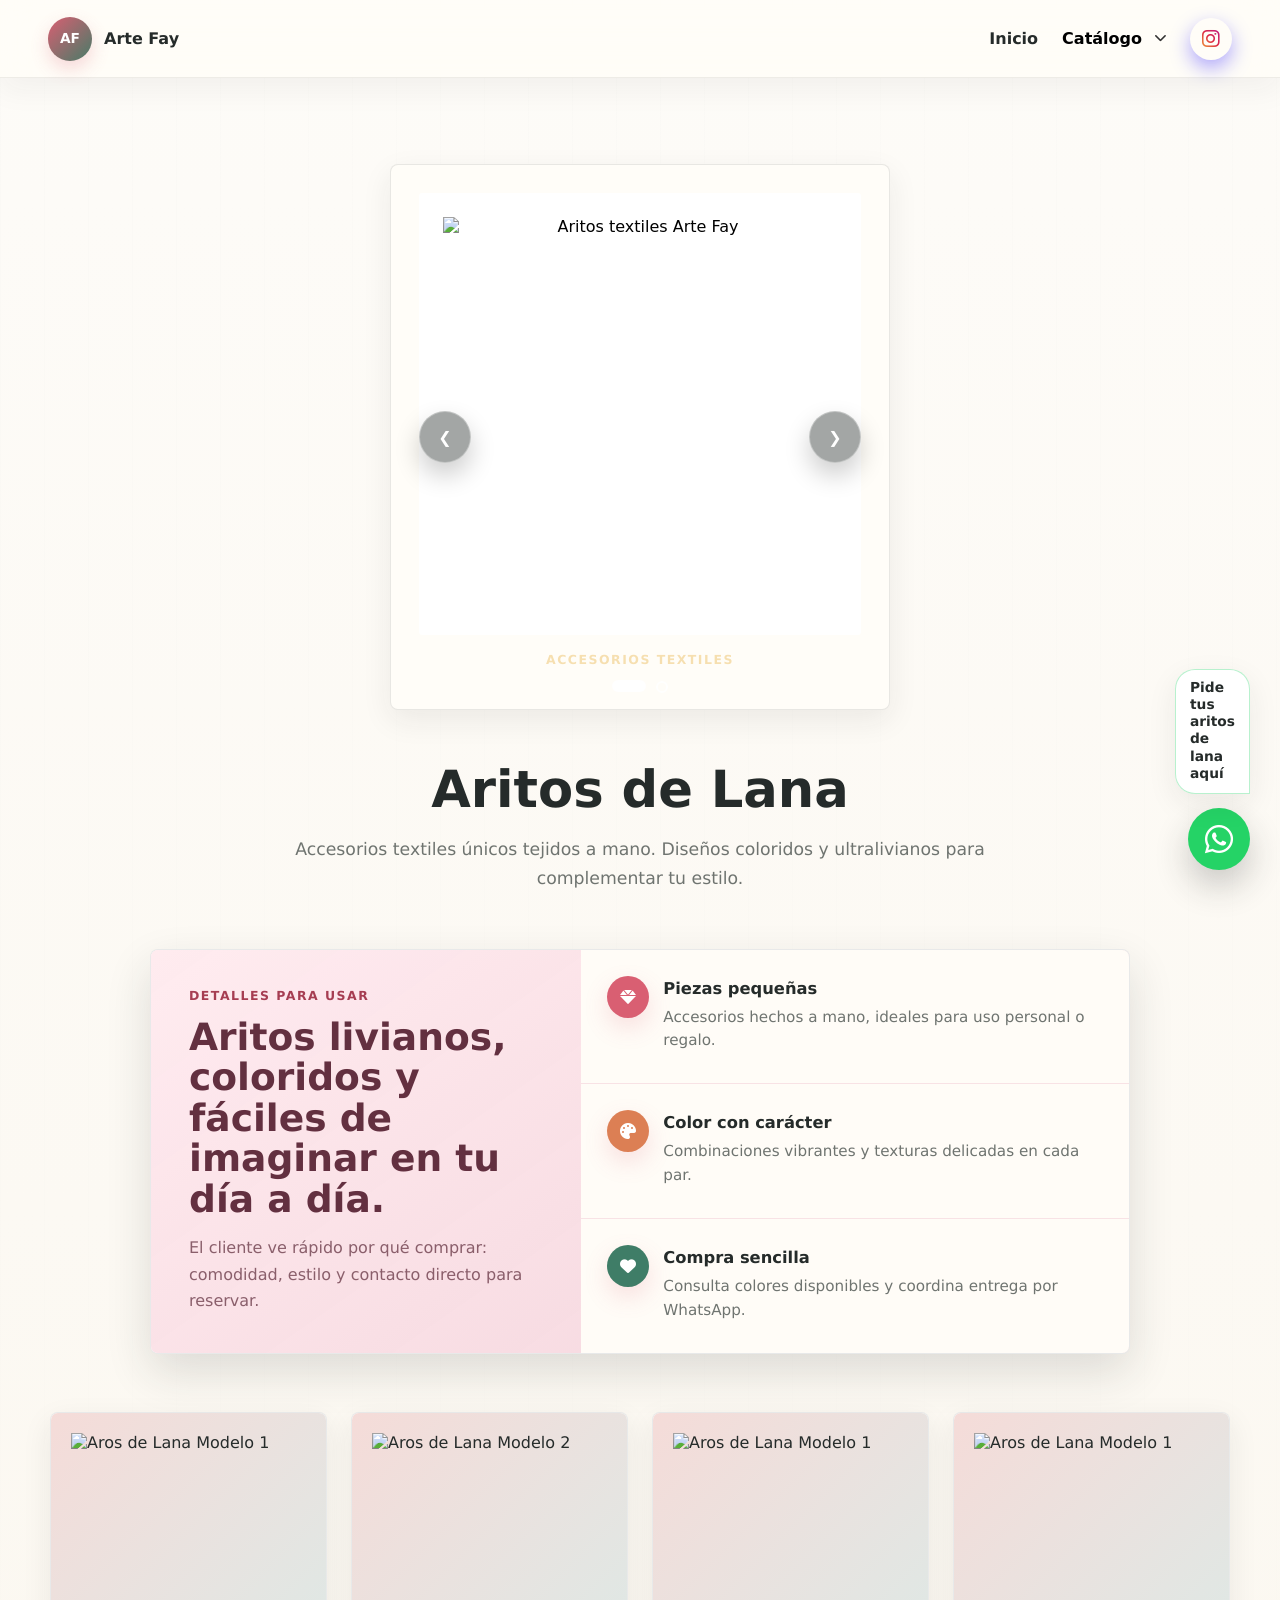
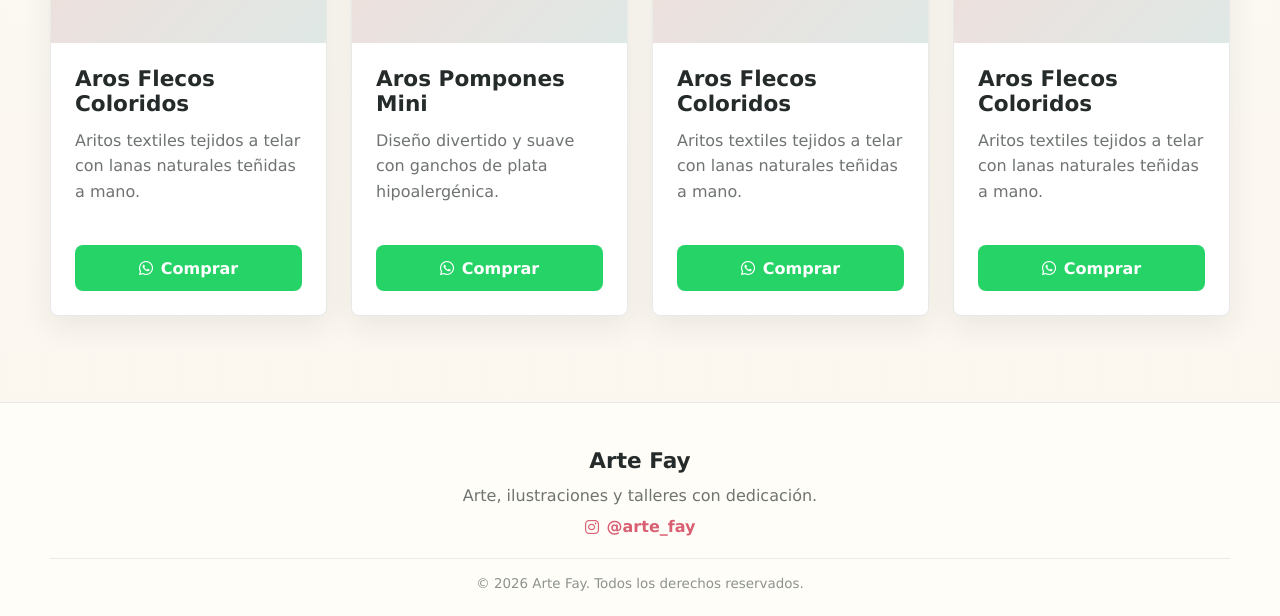
==== Arte_Fay_Aritos.html @ 74317a3f "Add files via upload" ====
<!DOCTYPE html>
<html lang="es">
<head>
    <meta charset="UTF-8">
    <meta name="viewport" content="width=device-width, initial-scale=1.0">
    <link rel="stylesheet" href="../Artcss.css">   
    <link rel="stylesheet" href="https://cdnjs.cloudflare.com/ajax/libs/font-awesome/6.0.0/css/all.min.css">
    <title>Aritos de Lana - Arte Fay</title>   
</head>
<body class="scroll">

    <!-- Barra de Navegación -->
    <header class="barra-navegacion">
        <a class="logo" href="../index.html" aria-label="Ir al inicio de Arte Fay">
            <span class="logo-mark" aria-hidden="true">AF</span>
            <span>Arte Fay</span>
        </a>
        <nav class="menu" aria-label="Navegación principal">
            <a href="../index.html">Inicio</a>
            <div class="dropdown">
                <button class="dropdown-toggle" type="button" aria-expanded="false">
                    Catálogo <i class="fas fa-chevron-down" aria-hidden="true"></i>
                </button>
                <div class="dropdown-content">
                    <a href="Arte_Fay_Pajaritos.html">Pajaritos</a>
                    <a href="Arte_Fay_Pinturas.html">Pinturas</a>
                    <a href="Arte_Fay_Aritos.html">Aritos</a>
                    <a href="Arte_Fay_Clases.html">Clases</a>
                </div>
            </div>
            <a class="nav-social" href="https://www.instagram.com/arte_fay/" target="_blank" rel="noopener noreferrer" aria-label="Ver Instagram de Arte Fay">
                <i class="fab fa-instagram" aria-hidden="true"></i>
            </a>
        </nav>
    </header>

    <!-- Catálogo de Aritos de Lana -->
    <main class="tienda-seccion">
        <section class="clases-intro">
            <div class="carrusel carrusel-producto" data-carrusel data-autoplay="true" data-intervalo="4800" aria-label="Aritos destacados">
                <div class="carrusel-ventana">
                    <div class="carrusel-pista">
                        <article class="carrusel-slide is-active">
                            <button class="carrusel-boton-imagen" type="button" data-lightbox-src="../assets/categoria-aritos.png" data-lightbox-title="Aritos de lana" data-lightbox-alt="Aritos textiles Arte Fay">
                                <img class="imagen-responsiva carrusel-imagen" src="../WebMadre_2.6/Arito_1.png" alt="Aritos textiles Arte Fay">
                            </button>
                            <div class="carrusel-contenido">
                                <span class="seccion-etiqueta">Accesorios textiles</span>
                            </div>
                        </article>

                        <article class="carrusel-slide">
                            <button class="carrusel-boton-imagen" type="button" data-lightbox-src="../assets/hero-inicio.png" data-lightbox-title="Hecho a mano" data-lightbox-alt="Detalles hechos a mano Arte Fay">
                                <img class="imagen-responsiva carrusel-imagen" src="../WebMadre_2.6/Portada_2.png" alt="Detalles hechos a mano Arte Fay">
                            </button>
                            <div class="carrusel-contenido">
                                <span class="seccion-etiqueta">Color para regalar</span>
                            </div>
                        </article> 

                        <!--<article class="carrusel-slide">
                            <button class="carrusel-boton-imagen" type="button" data-lightbox-src="../assets/categoria-aritos.png" data-lightbox-title="Livianos y coloridos" data-lightbox-alt="Detalle de accesorios textiles Arte Fay">
                                <img class="imagen-responsiva carrusel-imagen" src="../WebMadre_2.6/Aritos_3.png" alt="Detalle de accesorios textiles Arte Fay">
                            </button>
                            <div class="carrusel-contenido">
                                <span class="seccion-etiqueta">Compra directa</span>
                            </div>
                        </article> -->
                    </div> 
                </div>

                <button class="carrusel-control carrusel-control--anterior" type="button" data-carrusel-anterior aria-label="Imagen anterior">&#10094;</button>
                <button class="carrusel-control carrusel-control--siguiente" type="button" data-carrusel-siguiente aria-label="Imagen siguiente">&#10095;</button>
                <div class="carrusel-indicadores" data-carrusel-indicadores aria-label="Seleccionar imagen"></div>
            </div>
        </section>


        <div class="clases-intro">
            <h1>Aritos de Lana</h1>
            <p>Accesorios textiles únicos tejidos a mano. Diseños coloridos y ultralivianos para complementar tu estilo.</p>
        </div>
        <section class="venta-panel venta-panel--aritos reveal" aria-label="Razones para comprar aritos Arte Fay">
            <div class="venta-panel__mensaje">
                <span class="seccion-etiqueta">Detalles para usar</span>
                <h2>Aritos livianos, coloridos y fáciles de imaginar en tu día a día.</h2>
                <p>El cliente ve rápido por qué comprar: comodidad, estilo y contacto directo para reservar.</p>
            </div>
            <ul class="venta-panel__lista">
                <li class="venta-beneficio">
                    <i class="fa-solid fa-gem" aria-hidden="true"></i>
                    <span><strong>Piezas pequeñas</strong> Accesorios hechos a mano, ideales para uso personal o regalo.</span>
                </li>
                <li class="venta-beneficio">
                    <i class="fa-solid fa-palette" aria-hidden="true"></i>
                    <span><strong>Color con carácter</strong> Combinaciones vibrantes y texturas delicadas en cada par.</span>
                </li>
                <li class="venta-beneficio">
                    <i class="fa-solid fa-heart" aria-hidden="true"></i>
                    <span><strong>Compra sencilla</strong> Consulta colores disponibles y coordina entrega por WhatsApp.</span>
                </li>
            </ul>
        </section>
        
        <div class="productos-grid">
            <!-- Producto 1 -->
            <div class="tarjeta-producto">
                <div class="producto-imagen">
                    <img src="../WebMadre_2.6/Aritos_2.png" alt="Aros de Lana Modelo 1">
                </div>
                <div class="producto-info">
                    <h3>Aros Flecos Coloridos</h3>
                    <p>Aritos textiles tejidos a telar con lanas naturales teñidas a mano.</p>
                    <span class="producto-precio"></span>
                    <a href="https://wa.me/56932930827?text=¡Hola!%20Me%20interesa%20comprar%20los%20Aros%20Flecos%20Coloridos." target="_blank" rel="noopener noreferrer" class="btn-comprar">
                        <i class="fab fa-whatsapp"></i> Comprar
                    </a>
                </div>
            </div>

            <!-- Producto 2 -->
            <div class="tarjeta-producto">
                <div class="producto-imagen">
                    <img src="../WebMadre_2.6/Aritos_3.png" alt="Aros de Lana Modelo 2">
                </div>
                <div class="producto-info">
                    <h3>Aros Pompones Mini</h3>
                    <p>Diseño divertido y suave con ganchos de plata hipoalergénica.</p>
                    <span class="producto-precio"></span>
                    <a href="https://wa.me/56932930827?text=¡Hola!%20Me%20interesa%20comprar%20los%20Aros%20Pompones%20Mini." target="_blank" rel="noopener noreferrer" class="btn-comprar">
                        <i class="fab fa-whatsapp"></i> Comprar
                    </a>
                </div>
            </div>

                        <div class="tarjeta-producto">
                <div class="producto-imagen">
                    <img src="../WebMadre_2.6/Aritos_4.png" alt="Aros de Lana Modelo 1">
                </div>
                <div class="producto-info">
                    <h3>Aros Flecos Coloridos</h3>
                    <p>Aritos textiles tejidos a telar con lanas naturales teñidas a mano.</p>
                    <span class="producto-precio"></span>
                    <a href="https://wa.me/56932930827?text=¡Hola!%20Me%20interesa%20comprar%20los%20Aros%20Flecos%20Coloridos." target="_blank" rel="noopener noreferrer" class="btn-comprar">
                        <i class="fab fa-whatsapp"></i> Comprar
                    </a>
                </div>
            </div>

                        <div class="tarjeta-producto">
                <div class="producto-imagen">
                    <img src="../WebMadre_2.6/Aritos_5.png" alt="Aros de Lana Modelo 1">
                </div>
                <div class="producto-info">
                    <h3>Aros Flecos Coloridos</h3>
                    <p>Aritos textiles tejidos a telar con lanas naturales teñidas a mano.</p>
                    <span class="producto-precio"></span>
                    <a href="https://wa.me/56932930827?text=¡Hola!%20Me%20interesa%20comprar%20los%20Aros%20Flecos%20Coloridos." target="_blank" rel="noopener noreferrer" class="btn-comprar">
                        <i class="fab fa-whatsapp"></i> Comprar
                    </a>
                </div>
            </div>
        </div>
    </main>

    <!-- Componente Flotante de WhatsApp con Globo Personalizado -->
    <div class="whatsapp-container">
        <div class="whatsapp-menu" id="waMenu" aria-hidden="true">
            <div class="wa-menu-header">
                <h4>¿Cómo te podemos ayudar?</h4>
                <p>Selecciona una opción para chatear:</p>
            </div>
            <div class="wa-menu-body">
                <a href="https://wa.me/56932930827?text=¡Hola!%20Me%20gustaría%20agendar%20una%20clase%20de%20arte." target="_blank" rel="noopener noreferrer" class="wa-option">
                    <i class="fas fa-graduation-cap" aria-hidden="true"></i> Quiero agendar una clase
                </a>
                <a href="https://wa.me/56932930827?text=¡Hola!%20Me%20interesa%20hacer%20un%20pedido%20de%20un%20producto." target="_blank" rel="noopener noreferrer" class="wa-option">
                    <i class="fas fa-shopping-basket" aria-hidden="true"></i> Quiero hacer un pedido
                </a>
                <a href="https://wa.me/56932930827?text=¡Hola!%20Tengo%20una%20consulta%20sobre%20Arte%20Fay." target="_blank" rel="noopener noreferrer" class="wa-option">
                    <i class="fas fa-comment-dots" aria-hidden="true"></i> Otra consulta
                </a>
            </div>
        </div>
        <div class="wa-bubble">Pide tus aritos de lana aquí</div>
        <button class="btn-whatsapp-flotante" type="button" onclick="toggleWhatsAppMenu(event)" title="Contacto WhatsApp" aria-label="Abrir opciones de WhatsApp" aria-expanded="false" aria-controls="waMenu">
            <i class="fab fa-whatsapp" aria-hidden="true"></i>
        </button>
    </div>
        <!-- Pie de Página (Footer) Simplificado -->
    <footer class="pie-pagina">
        <div class="footer-contenido">
            <a class="footer-logo" href="../index.html">Arte Fay</a>
            <p class="footer-frase">Arte, ilustraciones y talleres con dedicación.</p>
            <a class="footer-instagram" href="https://www.instagram.com/arte_fay/" target="_blank" rel="noopener noreferrer">
                <i class="fab fa-instagram" aria-hidden="true"></i> @arte_fay
            </a>
        </div>
        <div class="footer-derechos">
            <p>&copy; 2026 Arte Fay. Todos los derechos reservados.</p>
        </div>
    </footer>


    <script src="../Art.js"></script>
</body>
</html>
---- Artcss.css ----
:root {
    --paper: #fbf7ef;
    --paper-soft: #fffdf8;
    --surface: #ffffff;
    --ink: #252b2a;
    --muted: #6f7470;
    --line: rgba(37, 43, 42, 0.12);
    --rose: #d95f72;
    --terracotta: #dc7f54;
    --leaf: #3f7d67;
    --aqua: #ababab;
    --gold: #d9a441;
    --shadow-sm: 0 10px 30px rgba(37, 43, 42, 0.08);
    --shadow-md: 0 18px 45px rgba(37, 43, 42, 0.14);
    --radius: 8px;
    --container: 1180px;
    --header-height: 78px;
}

* {
    box-sizing: border-box;
}

html {
    scroll-behavior: smooth;
    scroll-padding-top: calc(var(--header-height) + 18px);
}

body {
    margin: 0;
    color: var(--ink);
    background:
        linear-gradient(180deg, rgba(255, 255, 255, 0.55), rgba(251, 247, 239, 0.9)),
        repeating-linear-gradient(90deg, rgba(37, 43, 42, 0.018) 0 1px, transparent 1px 44px),
        var(--paper);
    font-family: "Segoe UI", system-ui, -apple-system, BlinkMacSystemFont, Arial, sans-serif;
    text-rendering: geometricPrecision;
}

body.scroll {
    overflow-x: hidden;
}

img,
picture,
video,
svg {
    display: block;
    max-width: 100%;
}

img {
    height: auto;
}

.imagen-responsiva {
    width: 100%;
    max-width: 100%;
    height: auto;
}

.imagen-cubierta1 {
    height: 100%;
    object-fit: contain;
    object-position: center;
    background: var(--paper-soft);
}

.imagen-cubierta5 {
    height: 260px;
    width: 100%;
    object-fit: cover;
    object-position: 0 -300px;
    background: var(--paper-soft);
}

/* Ajustes para pantallas pequeñas (celulares) */
@media (max-width: 600px) {
    .imagen-cubierta5 {
        height: 100%; /* Reducimos la altura para que ocupe menos espacio en pantalla */
        object-position: center; /* Mantenemos el centro, o ajusta a 'top' o 'bottom' si prefieres */
    }
}
.imagen-producto {
    height: 100%;
    object-fit: contain;
    object-position: center;
    background: var(--paper-soft);
}

a {
    color: inherit;
}

button,
input,
textarea,
select {
    font: inherit;
}

button:focus-visible,
a:focus-visible {
    outline: 3px solid rgba(75, 154, 176, 0.45);
    outline-offset: 4px;
}

::selection {
    background: rgba(217, 95, 114, 0.22);
}

.reveal {
    opacity: 0;
    transform: translateY(22px);
    transition: opacity 0.7s ease, transform 0.7s ease;
}

.reveal.is-visible {
    opacity: 1;
    transform: translateY(0);
}

.barra-navegacion {
    position: sticky;
    top: 0;
    z-index: 1000;
    min-height: var(--header-height);
    display: flex;
    justify-content: space-between;
    align-items: center;
    gap: 20px;
    padding: 14px clamp(18px, 4vw, 48px);
    background: rgba(255, 253, 248, 0.88);
    border-bottom: 1px solid rgba(37, 43, 42, 0.08);
    box-shadow: 0 12px 30px rgba(37, 43, 42, 0.05);
    backdrop-filter: blur(16px);
}

.logo {
    display: inline-flex;
    align-items: center;
    gap: 12px;
    color: var(--ink);
    text-decoration: none;
    font-weight: 800;
    letter-spacing: 0;
}

.logo-mark {
    display: grid;
    place-items: center;
    width: 44px;
    height: 44px;
    color: #fff;
    border-radius: 50%;
    background:
        linear-gradient(135deg, rgba(217, 95, 114, 0.95), rgba(63, 125, 103, 0.95)),
        var(--rose);
    box-shadow: 0 8px 18px rgba(217, 95, 114, 0.24);
    font-size: 0.86rem;
    font-weight: 900;
}

.menu {
    display: flex;
    align-items: center;
    gap: clamp(10px, 2vw, 18px);
}

.menu > a,
.dropdown-toggle {
    display: inline-flex;
    align-items: center;
    justify-content: center;
    gap: 8px;
    min-height: 42px;
    border: 0;
    background: transparent;
    text-decoration: none;
    font-size: 1rem;
    font-weight: 700;
    cursor: pointer;
    transition: color 0.2s ease, transform 0.2s ease;

}


.menu > a:hover,
.dropdown-toggle:hover {
    color: var(--rose);
    transform: translateY(-1px);
}

.gradient-text {
    /* Definimos el degradado */
    background: linear-gradient(90deg, #393939, #333333);
    
    /* Recortamos el fondo al texto */
    -webkit-background-clip: text;
    background-clip: text;
    
    /* Hacemos el texto transparente */
    color: transparent;
    
    /* Aseguramos que se vea bien */
    font-weight: bold;
}

/* Opcional: El icono mantiene su color normal */
.dropdown-toggle i {
    color: #333; /* O el color que prefieras para la flecha */
    margin-left: 5px;
}



.nav-social {
    width: 42px;
    height: 42px;
    border: 1px solid var(--line);
    border-radius: 50%;
    background: var(--surface);
    box-shadow: 0 8px 20px rgba(21, 0, 255, 0.35);
}

.nav-social i {
    /* Definimos el degradado */
    background: linear-gradient(45deg, #f09433 0%, #e6683c 25%, #dc2743 50%, #cc2366 75%, #bc1888 100%);
    
    /* Recortamos el fondo a la forma del texto */
    -webkit-background-clip: text;
    background-clip: text;
    
    /* Hacemos el texto transparente para que se vea el degradado del fondo */
    color: transparent;
    
    /* Ajustes visuales */
    font-size: 24px;
    display: inline-block;
}

.nav-social:hover {
    border-color: rgba(0, 170, 255, 0.35);
}

.nav-social i {
    font-size: 1.25rem;
}

.fab fa-instagram {
      background: linear-gradient(
    45deg, 
    #f09433 0%, 
    #e6683c 25%, 
    #dc2743 50%, 
    #cc2366 75%, 
    #bc1888 100%
  );

}

.dropdown {
    position: relative;
}

.dropdown-toggle i {
    font-size: 0.78rem;
    transition: transform 0.25s ease;
}

.dropdown-content {
    position: absolute;
    top: calc(100% + 12px);
    left: 50%;
    min-width: 220px;
    display: grid;
    gap: 4px;
    padding: 10px;
    background: rgba(255, 253, 248, 0.98);
    border: 1px solid rgba(37, 43, 42, 0.1);
    border-radius: var(--radius);
    box-shadow: var(--shadow-md);
    opacity: 0;
    visibility: hidden;
    transform: translate(-50%, 8px);
    transition: opacity 0.22s ease, transform 0.22s ease, visibility 0.22s ease;
}

.dropdown-content::before {
    content: "";
    position: absolute;
    top: -14px;
    left: 0;
    width: 100%;
    height: 14px;
}

.dropdown-content a {
    display: flex;
    align-items: center;
    min-height: 42px;
    padding: 10px 12px;
    color: var(--ink);
    border-radius: 6px;
    text-decoration: none;
    font-size: 0.96rem;
    font-weight: 650;
    transition: background 0.2s ease, color 0.2s ease, transform 0.2s ease;
}

.dropdown-content a:hover {
    color: var(--rose);
    background: rgba(217, 95, 114, 0.08);
    transform: translateX(3px);
}

.dropdown:hover .dropdown-content,
.dropdown:focus-within .dropdown-content,
.dropdown.is-open .dropdown-content,
.dropdown-content.show {
    opacity: 1;
    visibility: visible;
    transform: translate(-50%, 0);
}

.dropdown:hover .dropdown-toggle i,
.dropdown:focus-within .dropdown-toggle i,
.dropdown.is-open .dropdown-toggle i {
    transform: rotate(180deg);
}
.hero-confianza {
    display: flex;
    flex-wrap: wrap;
    gap: 10px;
    padding: 0;
    margin: 24px 0 0;
    list-style: none;
}

.hero-confianza li {
    display: inline-flex;
    align-items: center;
    min-height: 34px;
    padding: 8px 12px;
    color: var(--ink);
    border: 1px solid rgba(37, 43, 42, 0.1);
    border-radius: 999px;
    background: rgba(255, 255, 255, 0.78);
    box-shadow: 0 8px 20px rgba(37, 43, 42, 0.06);
    font-size: 0.88rem;
    font-weight: 800;
}

.hero-kicker,
.seccion-etiqueta {
    display: inline-block;
    margin: 0 0 14px;
    color: #f6dfb0;
    text-transform: uppercase;
    letter-spacing: 0.12em;
    font-size: 0.78rem;
    font-weight: 900;
}

.catalogo-header .seccion-etiqueta {
    color: var(--rose);
}

.hero-actions {
    display: flex;
    flex-wrap: wrap;
    gap: 12px;
    margin-top: 34px;
}

.btn-primario i {
    margin-right: 8px; /* Ajusta este valor (8px, 10px, 12px) según lo que prefieras */
    color: #FFFFFF;
}
.btn-primario,
.btn-secundario,
.btn-ver,
.btn-inscribir,
.btn-comprar {
    display: inline-flex;
    align-items: center;
    justify-content: center;
    min-height: 46px;
    padding: 12px 18px;
    border-radius: 8px;
    text-decoration: none;
    font-weight: 850;
    line-height: 1.1;
    transition: transform 0.22s ease, box-shadow 0.22s ease, background 0.22s ease, color 0.22s ease;
}

.btn-primario {
    color: #FFFFFF;
    background: #25D366;
    box-shadow: 0 15px 35px rgba(0, 0, 0, 0.2);
}
.btn-secundario {
    color: #fff;
    border: 1px solid rgba(255, 255, 255, 0.52);
    background: rgba(255, 255, 255, 0.12);
    backdrop-filter: blur(10px);
}
.btn-secundario:hover,
.btn-ver:hover,
.btn-inscribir:hover,
.btn-comprar:hover {
    transform: translateY(-2px);
}

.btn-primario:hover {
    transform: translateY(-2px);

}

.btn-primario,
.btn-secundario,
.btn-ver,
.btn-inscribir,
.btn-comprar {
    backdrop-filter: none !important;
    -webkit-backdrop-filter: none !important;
    filter: none !important;
    z-index: 12;
}

.retencion-banda {
    position: relative;
    z-index: 20;
    width: min(var(--container), calc(100% - 40px));
    display: grid;
    grid-template-columns: 1fr;
    gap: 1px;
    margin: 20px auto 0;
    overflow: hidden;
    border: 1px solid rgba(37, 43, 42, 0.1);
    border-radius: var(--radius);
    background: rgba(37, 43, 42, 0.1);
    box-shadow: var(--shadow-md);
}

.retencion-item {
    display: flex;
    gap: 16px;
    align-items: flex-start;
    min-height: 132px;
    padding: clamp(18px, 3vw, 28px);
    background: rgba(255, 253, 248, 0.96);
}

.retencion-item i {
    display: grid;
    place-items: center;
    flex: 0 0 42px;
    height: 42px;
    color: #fff;
    border-radius: 50%;
    background: var(--leaf);
    box-shadow: 0 10px 24px rgba(63, 125, 103, 0.2);
}

.retencion-item:nth-child(2) i {
    background: var(--rose);
}

.retencion-item:nth-child(3) i {
    background: var(--aqua);
}

.retencion-item h2 {
    margin: 0 0 6px;
    font-size: 1.02rem;
}

.retencion-item p {
    margin: 0;
    color: var(--muted);
    line-height: 1.55;
    font-size: 0.95rem;
}

.venta-panel {
    --venta-bg:
        linear-gradient(145deg, rgba(37, 43, 42, 0.96), rgba(63, 125, 103, 0.9)),
        var(--ink);
    --venta-ink: #fff;
    --venta-muted: rgba(255, 255, 255, 0.82);
    --venta-kicker: #f6dfb0;
    --venta-list-bg: rgba(37, 43, 42, 0.1);
    --venta-card-bg: rgba(255, 253, 248, 0.98);
    --venta-icon-1: var(--rose);
    --venta-icon-2: var(--aqua);
    --venta-icon-3: var(--leaf);
    width: min(100%, 980px);
    display: grid;
    grid-template-columns: minmax(260px, 0.88fr) minmax(0, 1.12fr);
    margin: clamp(6px, 2vw, 12px) auto clamp(38px, 6vw, 58px);
    overflow: hidden;
    border: 1px solid rgba(37, 43, 42, 0.1);
    border-radius: var(--radius);
    background: var(--surface);
    box-shadow: var(--shadow-md);
}

.venta-panel__mensaje {
    display: flex;
    flex-direction: column;
    justify-content: center;
    padding: clamp(24px, 4vw, 38px);
    color: var(--venta-ink);
    background: var(--venta-bg);
}

.venta-panel__mensaje .seccion-etiqueta {
    color: var(--venta-kicker);
}

.venta-panel__mensaje h2 {
    margin: 0;
    font-size: clamp(1.65rem, 3vw, 2.35rem);
    line-height: 1.08;
}

.venta-panel__mensaje p {
    margin: 16px 0 0;
    color: var(--venta-muted);
    line-height: 1.65;
}

.venta-panel__lista {
    display: grid;
    gap: 1px;
    padding: 0;
    margin: 0;
    background: var(--venta-list-bg);
    list-style: none;
}

.venta-beneficio {
    display: grid;
    grid-template-columns: 42px minmax(0, 1fr);
    gap: 14px;
    align-items: start;
    padding: clamp(18px, 3vw, 26px);
    background: var(--venta-card-bg);
    transition: background 0.22s ease, transform 0.22s ease;
}

.venta-beneficio:hover {
    background: #fff;
    transform: translateX(4px);
}

.venta-beneficio i {
    display: grid;
    place-items: center;
    width: 42px;
    height: 42px;
    color: #fff;
    border-radius: 50%;
    background: var(--venta-icon-1);
    box-shadow: 0 10px 24px rgba(217, 95, 114, 0.18);
}

.venta-beneficio:nth-child(2) i {
    background: var(--venta-icon-2);
}

.venta-beneficio:nth-child(3) i {
    background: var(--venta-icon-3);
}

.venta-beneficio strong {
    display: block;
    margin-bottom: 5px;
    color: var(--ink);
    font-size: 1.02rem;
}

.venta-beneficio span {
    display: block;
    color: var(--muted);
    line-height: 1.55;
    font-size: 0.95rem;
}

.venta-panel--pajaritos {
    --venta-bg:
        linear-gradient(145deg, rgba(235, 247, 239, 0.98), rgba(218, 238, 229, 0.95)),
        #edf7ef;
    --venta-ink: #1f3f35;
    --venta-muted: rgba(31, 63, 53, 0.74);
    --venta-kicker: #b43f55;
    --venta-list-bg: rgba(63, 125, 103, 0.16);
    --venta-card-bg: rgba(255, 253, 248, 0.96);
    --venta-icon-1: #3f7d67;
    --venta-icon-2: #d95f72;
    --venta-icon-3: #4b9ab0;
}

.venta-panel--pinturas {
    --venta-bg:
        linear-gradient(145deg, rgba(255, 244, 226, 0.98), rgba(249, 229, 203, 0.95)),
        #fff4e2;
    --venta-ink: #57321f;
    --venta-muted: rgba(87, 50, 31, 0.74);
    --venta-kicker: #a44d42;
    --venta-list-bg: rgba(220, 127, 84, 0.2);
    --venta-card-bg: rgba(255, 253, 248, 0.96);
    --venta-icon-1: #dc7f54;
    --venta-icon-2: #d9a441;
    --venta-icon-3: #3f7d67;
}

.venta-panel--fotos {
    --venta-bg:
        linear-gradient(145deg, rgba(231, 246, 249, 0.98), rgba(213, 235, 241, 0.95)),
        #e7f6f9;
    --venta-ink: #1e4a55;
    --venta-muted: rgba(30, 74, 85, 0.74);
    --venta-kicker: #2f7282;
    --venta-list-bg: rgba(75, 154, 176, 0.18);
    --venta-card-bg: rgba(255, 253, 248, 0.96);
    --venta-icon-1: #4b9ab0;
    --venta-icon-2: #d9a441;
    --venta-icon-3: #3f7d67;
}

.venta-panel--aritos {
    --venta-bg:
        linear-gradient(145deg, rgba(255, 235, 239, 0.98), rgba(247, 219, 226, 0.95)),
        #ffebef;
    --venta-ink: #633040;
    --venta-muted: rgba(99, 48, 64, 0.74);
    --venta-kicker: #a63d52;
    --venta-list-bg: rgba(217, 95, 114, 0.18);
    --venta-card-bg: rgba(255, 253, 248, 0.96);
    --venta-icon-1: #d95f72;
    --venta-icon-2: #dc7f54;
    --venta-icon-3: #3f7d67;
}

.catalogo-seccion {
    padding: clamp(72px, 9vw, 112px) clamp(20px, 4vw, 48px);
}

.catalogo-header,
.clases-intro {
    width: min(760px, 100%);
    margin: 0 auto clamp(34px, 5vw, 54px);
    text-align: center;
}

.catalogo-titulo,
.clases-intro h1 {
    margin: 0;
    color: var(--ink);
    font-size: clamp(2rem, 4vw, 3.4rem);
    line-height: 1.05;
    letter-spacing: 0;
}

.catalogo-header p,
.clases-intro p {
    margin: 18px auto 0;
    color: var(--muted);
    font-size: 1.08rem;
    line-height: 1.7;
}

.catalogo-grid {
    width: min(var(--container), 100%);
    margin: 0 auto;
    display: grid;
    grid-template-columns: repeat(6, 1fr);
    gap: 22px;
}

.tarjeta-categoria {
    grid-column: span 2;
    display: flex;
    flex-direction: column;
    min-height: 430px;
    overflow: hidden;
    border: 1px solid rgba(37, 43, 42, 0.1);
    border-radius: var(--radius);
    background: var(--surface);
    box-shadow: var(--shadow-sm);
    transition: transform 0.28s ease, box-shadow 0.28s ease, border-color 0.28s ease;
}

.tarjeta-categoria:nth-child(4),
.tarjeta-categoria:nth-child(5) {
    grid-column: span 3;
}

.tarjeta-categoria:hover {
    border-color: rgba(217, 95, 114, 0.25);
    box-shadow: var(--shadow-md);
    transform: translateY(-8px);
}

.tarjeta-imagen {
    position: relative;
    display: block;
    height: 230px;
    overflow: hidden;
    background: linear-gradient(135deg, rgba(217, 95, 114, 0.12), rgba(63, 125, 103, 0.18));
}

.tarjeta-imagen img {
    transition: transform 0.65s ease, filter 0.65s ease;
}

.tarjeta-categoria:hover .tarjeta-imagen img {
    filter: saturate(1.08) contrast(1.02);
    transform: scale(1.07);
}

.tarjeta-imagen::after {
    content: "";
    position: absolute;
    inset: 0;
    background: linear-gradient(180deg, transparent 40%, rgba(20, 26, 25, 0.52));
}

.tarjeta-badge {
    position: absolute;
    right: 14px;
    bottom: 14px;
    z-index: 1;
    padding: 7px 10px;
    color: #fff;
    border: 1px solid rgba(255, 255, 255, 0.28);
    border-radius: 999px;
    background: rgba(37, 43, 42, 0.56);
    backdrop-filter: blur(8px);
    font-size: 0.78rem;
    font-weight: 850;
}

.tarjeta-info {
    display: flex;
    flex: 1;
    flex-direction: column;
    padding: 22px;
}

.tarjeta-info h3,
.producto-info h3,
.clase-info h2 {
    margin: 0 0 10px;
    color: var(--ink);
    font-size: 1.35rem;
    line-height: 1.18;
}

.tarjeta-info p,
.producto-info p,
.clase-descripcion {
    margin: 0 0 22px;
    color: var(--muted);
    line-height: 1.62;
}

.btn-ver {
    margin-top: auto;
    color: #fff;
    background: var(--ink);
    box-shadow: 0 10px 22px rgba(37, 43, 42, 0.12);
}

.btn-ver:hover {
    background: var(--rose);
}

.clases-seccion,
.tienda-seccion {
    width: min(var(--container), calc(100% - 40px));
    margin: 0 auto;
    padding: clamp(54px, 8vw, 86px) 0;
}

.clases-container {
    display: grid;
    gap: 26px;
}

.tarjeta-clase {
    display: flex;
    flex-direction: row; /* Asegura el layout horizontal */
    overflow: hidden;
    /* ... resto de tus propiedades ... */
    grid-template-columns: minmax(280px, 0.92fr) 1.08fr;
    border: 1px solid rgba(37, 43, 42, 0.1);
    border-radius: var(--radius);
    background: var(--surface);
    box-shadow: var(--shadow-sm);
    transition: transform 0.28s ease, box-shadow 0.28s ease;
}

.tarjeta-clase:hover {
    box-shadow: var(--shadow-md);
    transform: translateY(-6px);
}

.clase-imagen,
.producto-imagen,
.banner-introductorio {
    background:
        linear-gradient(135deg, rgba(217, 95, 114, 0.18), rgba(75, 154, 176, 0.16)),
        var(--paper);
}

.clase-imagen {
    flex: 0 0 300px; /* Cambia 300px por el ancho que prefieras */
    overflow: hidden;
}

.clase-imagen img,
.producto-imagen img,
.banner-slide img {
    width: 100%;
    height: 100%;
    object-position: center;
    transition: transform 0.65s ease;
}

.clase-imagen img,
.banner-slide img {
    object-fit: cover;
}

.producto-imagen img {
    object-fit: contain;
}

.tarjeta-clase:hover .clase-imagen img,
.tarjeta-producto:hover .producto-imagen img {
    transform: scale(1.04);
}

.clase-imagen img {
    width: 100%;
    height: 100%;
    object-fit: cover; /* Esto evita que la imagen se estire */
    display: block;    /* Elimina espacios en blanco debajo de la imagen */
}
.clase-info {
    display: flex;
    flex-direction: column;
    justify-content: center;
    padding: clamp(24px, 4vw, 42px);
}

.clase-detalles {
    display: grid;
    gap: 10px;
    padding: 0;
    margin: 0 0 24px;
    list-style: none;
}

.clase-detalles li {
    display: flex;
    align-items: center;
    gap: 10px;
    color: var(--ink);
}

.clase-detalles i {
    width: 22px;
    color: var(--rose);
}

.btn-inscribir {
    align-self: flex-start;
    color: #fff;
    background: var(--rose);
}

.btn-inscribir:hover {
    background: var(--leaf);
}

.productos-grid {
    display: grid;
    grid-template-columns: repeat(auto-fit, minmax(min(100%, 250px), 1fr));
    gap: 24px;
    margin-top: 36px;
    align-items: stretch;
}

.tarjeta-producto {
    display: flex;
    flex-direction: column;
    min-height: 100%;
    overflow: hidden;
    border: 1px solid rgba(37, 43, 42, 0.1);
    border-radius: var(--radius);
    background: var(--surface);
    box-shadow: var(--shadow-sm);
    transition: transform 0.28s ease, box-shadow 0.28s ease;
}

.tarjeta-producto:hover {
    box-shadow: var(--shadow-md);
    transform: translateY(-6px);
}

.producto-imagen {
    aspect-ratio: 4 / 3;
    height: auto;
    min-height: 230px;
    padding: clamp(12px, 2vw, 20px);
    overflow: hidden;
}

.producto-info {
    display: flex;
    flex: 1;
    flex-direction: column;
    padding: 24px;
}

.producto-precio {
    margin: auto 0 18px;
    color: var(--ink);
    font-size: 1.45rem;
    font-weight: 900;
}

.btn-comprar {
    gap: 8px;
    color: #fff !important;
    background: #25d366;
}

.btn-comprar:hover {
    background: #1fb45a;
}

.tienda-subtitulo-interno {
    margin: 34px 0 18px;
    padding-bottom: 10px;
    color: var(--ink);
    border-bottom: 1px solid var(--line);
    font-size: 1.45rem;
}

.banner-introductorio {
    position: relative;
    height: clamp(210px, 34vw, 330px);
    margin-bottom: clamp(28px, 5vw, 44px);
    overflow: hidden;
    border: 1px solid rgba(37, 43, 42, 0.1);
    border-radius: var(--radius);
    box-shadow: var(--shadow-sm);
}
.banner-slide {
    opacity: 0;
    animation: fadeBannerCarrusel 10s infinite ease-in-out;
}

.banner-slide:nth-child(2) {
    animation-delay: 5s;
}

.banner-slide::after {
    content: "";
    position: absolute;
    inset: 0;
    background: linear-gradient(180deg, transparent, rgba(20, 26, 25, 0.44));
}

.banner-slide-texto {
    position: absolute;
    left: 18px;
    bottom: 18px;
    z-index: 2;
    padding: 8px 12px;
    color: #ffffff;
    border-radius: 999px;
    background: rgba(37, 43, 42, 0.62);
    backdrop-filter: blur(8px);
    font-size: 0.88rem;
    font-weight: 850;
}

@keyframes desvanecerBanner {
    0%, 100% {
        opacity: 0;
        z-index: 1;
    }
    6%, 46% {
        opacity: 1;
        z-index: 2;
    }
    52% {
        opacity: 0;
        z-index: 1;
    }
}

.whatsapp-container {
    position: fixed;
    right: clamp(18px, 3vw, 30px);
    bottom: clamp(18px, 3vw, 30px);
    z-index: 3000;
}

body > .btn-whatsapp-flotante {
    display: none;
}

.btn-whatsapp-flotante {
    display: grid;
    place-items: center;
    width: 62px;
    height: 62px;
    padding: 0;
    color: #fff;
    border: 0;
    border-radius: 50%;
    background: #25d366;
    box-shadow: 0 16px 34px rgba(37, 43, 42, 0.24);
    cursor: pointer;
    font-size: 2rem;
    transition: transform 0.24s ease, box-shadow 0.24s ease, background 0.24s ease;
}

.btn-whatsapp-flotante:hover {
    background: #1fb45a;
    box-shadow: 0 20px 40px rgba(37, 43, 42, 0.28);
    transform: translateY(-3px) scale(1.04);
}

.whatsapp-menu {
    position: absolute;
    right: 0;
    bottom: 78px;
    width: min(310px, calc(100vw - 36px));
    overflow: hidden;
    border: 1px solid rgba(37, 43, 42, 0.1);
    border-radius: var(--radius);
    background: var(--surface);
    box-shadow: var(--shadow-md);
    opacity: 0;
    visibility: hidden;
    transform: translateY(12px) scale(0.98);
    transform-origin: bottom right;
    transition: opacity 0.24s ease, transform 0.24s ease, visibility 0.24s ease;
}

.whatsapp-menu.open {
    opacity: 1;
    visibility: visible;
    transform: translateY(0) scale(1);
}

.wa-menu-header {
    padding: 18px;
    color: #fff;
    background:
        linear-gradient(135deg, rgba(37, 211, 102, 0.95), rgba(63, 125, 103, 0.95)),
        #25d366;
}

.wa-menu-header h4 {
    margin: 0 0 6px;
    font-size: 1.05rem;
}

.wa-menu-header p {
    margin: 0;
    color: rgba(255, 255, 255, 0.86);
    font-size: 0.9rem;
}

.wa-menu-body {
    display: grid;
    gap: 8px;
    padding: 10px;
    background: #f7faf7;
}

.wa-option {
    display: flex;
    align-items: center;
    gap: 12px;
    min-height: 46px;
    padding: 12px;
    color: var(--ink);
    border-radius: 7px;
    background: var(--surface);
    text-decoration: none;
    font-weight: 750;
    line-height: 1.25;
    transition: background 0.2s ease, transform 0.2s ease, color 0.2s ease;
}

.wa-option i {
    width: 20px;
    color: #25d366;
    text-align: center;
}

.wa-option:hover {
    color: var(--leaf);
    background: rgba(37, 211, 102, 0.08);
    transform: translateX(-3px);
}

.wa-bubble {
    position: absolute;
    right: 0;
    bottom: 76px;
    max-width: min(250px, calc(100vw - 112px));
    padding: 10px 14px;
    color: var(--ink);
    border: 1px solid rgba(37, 211, 102, 0.32);
    border-radius: 20px 20px 0 20px;
    background: rgba(255, 255, 255, 0.96);
    box-shadow: var(--shadow-sm);
    font-size: 0.86rem;
    font-weight: 850;
    line-height: 1.25;
    pointer-events: none;
    animation: waPulse 4.5s ease-in-out infinite;
}

.whatsapp-menu.open ~ .wa-bubble {
    opacity: 0;
    transform: translateY(8px);
}

@keyframes waPulse {
    0%, 80%, 100% {
        transform: translateY(0);
    }
    88% {
        transform: translateY(-8px);
    }
    94% {
        transform: translateY(-3px);
    }
}

.cta-seccion {
    width: calc(100% - 48px);
    max-width: var(--container);
    margin: clamp(54px, 8vw, 96px) auto;
    padding: clamp(48px, 6vw, 72px);
    border: 1px solid rgba(37, 43, 42, 0.08);
    border-radius: var(--radius);
    background:
        linear-gradient(135deg, rgba(217, 95, 114, 0.06), rgba(75, 154, 176, 0.05)),
        var(--surface);
    box-shadow: 0 16px 40px rgba(37, 43, 42, 0.06);
    text-align: center;
}

.cta-contenido {
    display: flex;
    flex-direction: column;
    align-items: center;
    gap: 20px;
}

.cta-seccion h2 {
    margin: 0;
    font-size: clamp(1.8rem, 5vw, 2.8rem);
    color: var(--ink);
    line-height: 1.2;
}

.cta-seccion p {
    margin: 0;
    max-width: 520px;
    color: var(--muted);
    font-size: 1.05rem;
}

.cta-acciones {
    display: flex;
    flex-wrap: wrap;
    justify-content: center;
    gap: 14px;
    margin-top: 12px;
}

.pie-pagina {
    margin-top: 0;
    padding: 46px 20px 24px;
    border-top: 1px solid rgba(37, 43, 42, 0.1);
    background: var(--paper-soft);
}

.footer-contenido {
    width: min(var(--container), 100%);
    margin: 0 auto;
    display: grid;
    justify-items: center;
    gap: 12px;
    text-align: center;
}

.footer-logo {
    color: var(--ink);
    text-decoration: none;
    font-size: 1.35rem;
    font-weight: 900;
}

.footer-frase {
    margin: 0;
    color: var(--muted);
}

.footer-instagram {
    display: inline-flex;
    align-items: center;
    gap: 8px;
    color: var(--rose);
    text-decoration: none;
    font-weight: 850;
}

.footer-derechos {
    width: min(var(--container), 100%);
    margin: 22px auto 0;
    padding-top: 18px;
    border-top: 1px solid rgba(37, 43, 42, 0.08);
    text-align: center;
}

.footer-derechos p {
    margin: 0;
    color: #8d928f;
    font-size: 0.84rem;
}

.lightbox {
    position: fixed;
    inset: 0;
    z-index: 5000;
    display: grid;
    grid-template-columns: auto minmax(0, 1fr) auto;
    place-items: center;
    gap: clamp(10px, 3vw, 24px);
    padding: clamp(18px, 4vw, 44px);
    background: rgba(18, 22, 21, 0.88);
    opacity: 0;
    visibility: hidden;
    transition: opacity 0.24s ease, visibility 0.24s ease;
}

.lightbox.is-open {
    opacity: 1;
    visibility: visible;
}

.lightbox-figura {
    width: min(100%, 1080px);
    margin: 0;
}

.lightbox-imagen {
    width: 100%;
    max-height: min(78vh, 780px);
    object-fit: contain;
    border-radius: var(--radius);
    background: var(--paper-soft);
    box-shadow: 0 28px 70px rgba(0, 0, 0, 0.38);
}

.lightbox-titulo {
    margin-top: 12px;
    color: rgba(255, 255, 255, 0.9);
    text-align: center;
    font-weight: 750;
}

.lightbox-cerrar,
.lightbox-control {
    display: grid;
    place-items: center;
    width: 46px;
    height: 46px;
    padding: 0;
    color: #fff;
    border: 1px solid rgba(255, 255, 255, 0.28);
    border-radius: 50%;
    background: rgba(255, 255, 255, 0.12);
    cursor: pointer;
    transition: background 0.2s ease, transform 0.2s ease;
}

.lightbox-cerrar {
    position: absolute;
    top: 18px;
    right: 18px;
    font-size: 1.35rem;
}

.lightbox-control {
    font-size: 1.25rem;
}

.lightbox-cerrar:hover,
.lightbox-control:hover {
    background: rgba(255, 255, 255, 0.22);
    transform: scale(1.05);
}

.image-fallback img {
    display: none;
}

@media (min-width: 768px) {
    .retencion-banda {
        grid-template-columns: repeat(4, 1fr);
        margin: -34px auto 0;
    }
}

@media (max-width: 980px) {
    .retencion-banda {
        grid-template-columns: repeat(2, 1fr);
    }

    .venta-panel {
        grid-template-columns: 1fr;
    }

    .catalogo-grid {
        grid-template-columns: repeat(2, 1fr);
    }

    .tarjeta-categoria,
    .tarjeta-categoria:nth-child(4),
    .tarjeta-categoria:nth-child(5) {
        grid-column: span 1;
    }

    .tarjeta-clase {
        grid-template-columns: 1fr;
    }
}

@media (max-width: 720px) {
    :root {
        --header-height: 70px;
    }

    .barra-navegacion {
        padding: 12px 16px;
    }

    .logo {
        gap: 9px;
    }

    .logo-mark {
        width: 40px;
        height: 40px;
    }

    .menu {
        gap: 8px;
    }

    .menu > a,
    .dropdown-toggle {
        font-size: 0.95rem;
    }

    .nav-social {
        width: 40px;
        height: 40px;
    }

    .dropdown-content {
        right: 0;
        left: auto;
        transform: translate(0, 8px);
    }

    .dropdown:hover .dropdown-content,
    .dropdown:focus-within .dropdown-content,
    .dropdown.is-open .dropdown-content,
    .dropdown-content.show {
        transform: translate(0, 0);
    }
    .hero-actions {
        display: grid;
        gap: 10px;
        margin-top: 16px;
    }

    .hero-actions a {
        width: 100%;
        display: block;
        padding: 12px 16px;
        box-sizing: border-box;
    }
    .hero-confianza {
        gap: 8px;
    }

    .hero-confianza li {
        min-height: 32px;
        padding: 7px 10px;
        font-size: 0.82rem;
    }

    .hero-actions {
        display: grid;
    }

    .retencion-banda,
    .clases-seccion,
    .tienda-seccion {
        width: calc(100% - 28px);
    }

    .retencion-banda {
        grid-template-columns: 1fr;
        margin: 0 auto;
    }

    .cta-seccion {
        width: calc(100% - 28px);
        margin: clamp(40px, 6vw, 60px) auto;
        padding: clamp(32px, 5vw, 48px);
    }

    .cta-seccion h2 {
        font-size: clamp(1.5rem, 4vw, 2rem);
    }

    .cta-seccion p {
        font-size: 0.95rem;
    }

    .cta-acciones {
        flex-direction: column;
    }

    .cta-acciones a {
        width: 100%;
    }

    .catalogo-grid {
        grid-template-columns: 1fr;
        gap: 18px;
    }

    .venta-panel__mensaje,
    .venta-beneficio {
        padding: 20px;
    }

    .productos-grid {
        grid-template-columns: 1fr;
        gap: 18px;
    }

    .tarjeta-categoria {
        min-height: auto;
    }

    .tarjeta-imagen {
        height: 220px;
    }

    .lightbox {
        grid-template-columns: 1fr;
        padding: 64px 14px 24px;
    }

    .lightbox-control {
        position: absolute;
        top: 50%;
        transform: translateY(-50%);
    }

    .lightbox-control:hover {
        transform: translateY(-50%) scale(1.05);
    }

    .lightbox-control--anterior {
        left: 12px;
    }

    .lightbox-control--siguiente {
        right: 12px;
    }

    .whatsapp-container {
        right: 16px;
        bottom: 16px;
    }

    .btn-whatsapp-flotante {
        width: 56px;
        height: 56px;
        font-size: 1.78rem;
    }

    .wa-bubble {
        display: none;
    }
}

@media (max-width: 420px) {
    .logo span:last-child {
        display: none;
    }

    .dropdown-content {
        min-width: 205px;
    }
}

@media (prefers-reduced-motion: reduce) {
    *,
    *::before,
    *::after {
        scroll-behavior: auto !important;
        animation-duration: 0.01ms !important;
        animation-iteration-count: 1 !important;
        transition-duration: 0.01ms !important;
    }

    .reveal {
        opacity: 1;
        transform: none;
    }
}

/* ==========================================================================
   1. ESTILOS CORE / ESTRUCTURA BASE DEL CARRUSEL
   ========================================================================== */
.carrusel {
    position: relative;
    isolation: isolate;
    overflow: hidden;
    background: var(--ink);
}

.carrusel-ventana {
    overflow: hidden;
}

.carrusel-pista {
    display: flex;
    transform: translateX(0);
    transition: transform 1s cubic-bezier(0.22, 1, 0.36, 1);
}

.carrusel-slide {
    position: relative;
    flex: 0 0 100%;
    min-width: 100%;
    overflow: hidden;
}

.carrusel-slide::after {
    content: "";
    position: absolute;
    inset: 0;
    z-index: 1;
    pointer-events: none;
    background: none !important;
}

.carrusel-boton-imagen {
    position: absolute;
    inset: 0;
    width: 100%;
    height: 100%;
    padding: 0;
    border: 0;
    background: transparent;
    cursor: zoom-in;
}

.carrusel-imagen {
    width: 100%;
    height: 100%;
    object-fit: cover;
    object-position: center;
    display: block;
}

.carrusel-contenido {
    position: relative;
    z-index: 2;
    width: min(720px, 100%);
    color: #fff;
    text-align: left;
}

.carrusel-contenido h1,
.carrusel-contenido h2 {
    margin: 0;
    color: #fff;
    font-size: clamp(3rem, 8vw, 7rem);
    line-height: 0.92;
    letter-spacing: 0;
    text-shadow: 0 18px 55px rgba(0, 0, 0, 0.35);
}

.carrusel-contenido p {
    width: min(620px, 100%);
    margin: 24px 0 0;
    color: rgba(255, 255, 255, 0.9);
    font-size: clamp(1.05rem, 2vw, 1.3rem);
    line-height: 1.65;
}

/* ==========================================================================
   2. CARRUSEL PRINCIPAL (ARTE FAY - HERO)
   ========================================================================== */
.carrusel-principal {
    color: var(--ink);
    background:
        radial-gradient(circle at 9% 18%, rgba(217, 95, 114, 0.16), transparent 30%),
        radial-gradient(circle at 88% 12%, rgba(75, 154, 176, 0.18), transparent 28%),
        linear-gradient(135deg, #fffdf8 0%, #f7fbf9 52%, #fbf0e6 100%);
}

.carrusel-principal .carrusel-slide {
    min-height: min(760px, calc(100svh - var(--header-height)));
    display: grid;
    grid-template-columns: minmax(0, 0.94fr) minmax(320px, 1.06fr);
    gap: clamp(28px, 5vw, 72px);
    align-items: center;
    padding: clamp(58px, 8vw, 104px) clamp(20px, 6vw, 72px) clamp(78px, 9vw, 120px);
}

.carrusel-principal .carrusel-slide::after {
    z-index: 0;
    background: transparent !important;
}

.carrusel-principal .carrusel-boton-imagen {
    position: relative;
    inset: auto;
    z-index: 2;
    grid-column: 2;
    grid-row: 1;
    min-height: clamp(340px, 46vw, 610px);
    overflow: hidden;
    border: 1px solid rgba(37, 43, 42, 0.1);
    border-radius: var(--radius);
    background: linear-gradient(145deg, rgba(255, 255, 255, 0.92), rgba(255, 253, 248, 0.7)), var(--paper-soft);
    box-shadow: 0 28px 70px rgba(37, 43, 42, 0.16);
}

.carrusel-principal .carrusel-boton-imagen::before {
    content: attr(data-hero-note);
    position: absolute;
    z-index: 2;
    left: 16px;
    top: 16px;
    max-width: calc(100% - 32px);
    padding: 9px 12px;
    color: var(--ink);
    border: 1px solid rgba(37, 43, 42, 0.1);
    border-radius: 8px;
    background: rgba(255, 253, 248, 0.86);
    box-shadow: 0 10px 24px rgba(37, 43, 42, 0.08);
    font-size: 0.82rem;
    font-weight: 850;
    line-height: 1.2;
    text-align: left;
}

.carrusel-principal .carrusel-boton-imagen::after {
    content: attr(data-lightbox-title);
    position: absolute;
    z-index: 2;
    right: 16px;
    bottom: 16px;
    max-width: calc(100% - 32px);
    padding: 8px 12px;
    color: #fff;
    border-radius: 999px;
    background: rgba(37, 43, 42, 0.72);
    font-size: 0.84rem;
    font-weight: 850;
    line-height: 1.15;
}

.carrusel-principal .carrusel-imagen {
    width: 100%;
    height: 100%;
    padding: clamp(16px, 3vw, 40px);
    object-fit: contain;
    object-position: center;
    background: radial-gradient(circle at center, rgba(217, 164, 65, 0.1), transparent 48%), var(--paper-soft);
}

.carrusel-principal .carrusel-contenido {
    z-index: 2;
    grid-column: 1;
    grid-row: 1;
    width: min(590px, 100%);
    color: var(--ink);
}

.carrusel-principal .carrusel-contenido h1,
.carrusel-principal .carrusel-contenido h2 {
    color: var(--ink);
    font-size: clamp(3rem, 7vw, 6.4rem);
    text-shadow: none;
}


.carrusel-principal .carrusel-contenido p {
    color: #333;
    text-shadow: none;
}
/* Selecciona solo el primer párrafo dentro del contenedor */
.carrusel-contenido p:first-child {
    color: #2D2D2D; /* Un gris carbón muy profundo, más elegante que el negro puro */
}

/* Selecciona el segundo párrafo */
.carrusel-contenido p:nth-child(2) {
    color: #333;
}
.carrusel-principal::after {
    content: "";
    position: absolute;
    inset: auto 0 0 0;
    z-index: 2;
    height: 160px;
    pointer-events: none;
    background: linear-gradient(180deg, transparent, #4f4f4f54);
}

/* ==========================================================================
   3. CARRUSEL DE PRODUCTOS (PAJARITOS)
   ========================================================================== */
.carrusel-producto {
    height: auto;
    max-width: 500px;
    margin: 0 auto clamp(28px, 5vw, 44px);
    border: 1px solid rgba(37, 43, 42, 0.1);
    border-radius: var(--radius);
    box-shadow: var(--shadow-sm);
    background: var(--paper-soft);
}

.carrusel-producto .carrusel-slide {
    height: auto;
    display: flex;
    flex-direction: column;
    align-items: center;
    justify-content: center;
    padding: clamp(16px, 4vw, 28px);
}

.carrusel-producto .carrusel-boton-imagen {
    position: relative;
    display: block;
    width: 100%;
    height: auto;
    aspect-ratio: 1 / 1;
    overflow: hidden;
    border-radius: calc(var(--radius) - 4px);
    background: #ffffff;
}

.carrusel-producto .carrusel-imagen {
    width: 100%;
    height: 100%;
    padding: clamp(12px, 5vw, 24px);
    object-fit: contain;
    object-position: center;
    background: #ffffff;
}

.carrusel-producto .carrusel-slide::after {
    display: none;
}

.carrusel-producto .carrusel-contenido {
    width: 100%;
    margin-top: 14px;
    text-align: center;
}

/* ==========================================================================
   4. CONTROLES E INDICADORES
   ========================================================================== */
.carrusel-control {
    position: absolute;
    top: 50%;
    z-index: 5;
    display: grid;
    place-items: center;
    width: clamp(40px, 5vw, 52px);
    height: clamp(40px, 5vw, 52px);
    padding: 0;
    color: #fff;
    border: 1px solid rgba(255, 255, 255, 0.34);
    border-radius: 50%;
    background: rgba(37, 43, 42, 0.42);
    box-shadow: 0 12px 26px rgba(0, 0, 0, 0.2);
    cursor: pointer;
    transform: translateY(-50%);
    transition: background 0.22s ease, transform 0.22s ease, border-color 0.22s ease;
}

.carrusel-control:hover {
    border-color: rgba(255, 255, 255, 0.7);
    background: rgba(37, 43, 42, 0.72);
    transform: translateY(-50%) scale(1.04);
}

.carrusel-control--anterior { left: clamp(12px, 3vw, 28px); }
.carrusel-control--siguiente { right: clamp(12px, 3vw, 28px); }

.carrusel-indicadores {
    position: absolute;
    left: 50%;
    bottom: clamp(22px, 4vw, 42px);
    z-index: 5;
    display: flex;
    gap: 10px;
    transform: translateX(-50%);
}

.carrusel-producto .carrusel-indicadores {
    bottom: 16px;
}

.carrusel-indicador {
    width: 12px;
    height: 12px;
    padding: 0;
    border: 2px solid rgba(255, 255, 255, 0.84);
    border-radius: 50%;
    background: transparent;
    cursor: pointer;
    transition: width 0.25s ease, background 0.25s ease, transform 0.25s ease;
}

.carrusel-indicador.is-active,
.carrusel-indicador:hover {
    width: 34px;
    border-radius: 999px;
    background: #fff;
    transform: translateY(-1px);
}

.carrusel-principal .btn-primario {
    background-color: #2f2f2f; /* Fondo negro/oscuro */
    color: #FFFFFF;            /* Texto blanco */
    box-shadow: 0 16px 34px rgba(37, 43, 42, 0.18);
    
    
}

.carrusel-principal .btn-secundario {
    border-color: rgba(37, 43, 42, 0.14);
    box-shadow: 0 12px 28px rgba(37, 43, 42, 0.08);
    background-color: #25D366; /* Fondo verde */
    color: #FFFFFF;            /* Texto e icono blanco */
}

/* ==========================================================================
   5. RESPONSIVE DESIGN (MEDIA QUERIES)
   ========================================================================== */
@media (max-width: 992px) {
    .carrusel-principal .carrusel-slide {
        grid-template-columns: 1fr;
        min-height: auto;
        gap: 26px;
        padding: 44px clamp(18px, 5vw, 42px) 86px;
    }

    .carrusel-principal .carrusel-contenido,
    .carrusel-principal .carrusel-boton-imagen {
        grid-column: 1;
        grid-row: auto;
    }

    .carrusel-principal .carrusel-contenido { order: 2; }
    .carrusel-principal .carrusel-boton-imagen {
        order: 1;
        height: clamp(220px, 52vw, 360px);
        min-height: 0;
    }

    .carrusel-contenido h1,
    .carrusel-contenido h2 {
        font-size: clamp(2.8rem, 14vw, 4.2rem);
    }

    .carrusel-principal .carrusel-contenido h1,
    .carrusel-principal .carrusel-contenido h2 {
        font-size: clamp(2.35rem, 11vw, 3.5rem);
    }
}

@media (max-width: 576px) {
    .carrusel-principal .carrusel-slide {
        display: block;
        gap: 24px;
        padding: 28px 16px 48px;
        min-height: auto;
    }

    .carrusel-principal .carrusel-boton-imagen {
        position: static !important;
        height: auto;
        min-height: 260px;
        order: 1;
        background: transparent !important;
        border: none !important;
        box-shadow: none !important;
    }

.carrusel-principal .carrusel-imagen {
    padding: 0;
    background: transparent !important;
    border-radius: 0;
    width: 100%;
    
    /* CAMBIA ESTO */
    height: auto !important;     /* Permite que la imagen tome su altura real */
    object-fit: contain !important; /* Asegura que se vea completa sin recortar */
    
    /* Opcional: mantén un límite si es necesario, pero usa 'max-height' */
    max-height: 500px; 
}

    .carrusel-principal .carrusel-contenido {
        order: 2;
        position: static !important;
        transform: none !important;
        width: calc(100% - 28px);
        margin: 16px auto 28px;
        background: var(--paper-soft);
        border-radius: 12px;
        box-shadow: 0 12px 34px rgba(37, 43, 42, 0.06);
        color: var(--ink);
        padding: 16px;
    }

    .carrusel-principal .carrusel-contenido h1,
    .carrusel-principal .carrusel-contenido h2 {
        font-size: clamp(1.8rem, 7.5vw, 2.9rem);
        margin-bottom: 8px;
    }

    .carrusel-principal::after,
    .carrusel-principal .carrusel-boton-imagen::before,
    .carrusel-principal .carrusel-boton-imagen::after {
        display: none !important;
    }
}

@media (max-width: 980px) {
    .tarjeta-clase {
        flex-direction: column; /* Apila el contenido verticalmente */
    }

    .clase-imagen {
        flex: 0 0 280px; /* Altura de la imagen en móvil */
        width: 100%;     /* Asegura que ocupe todo el ancho */
    }
}
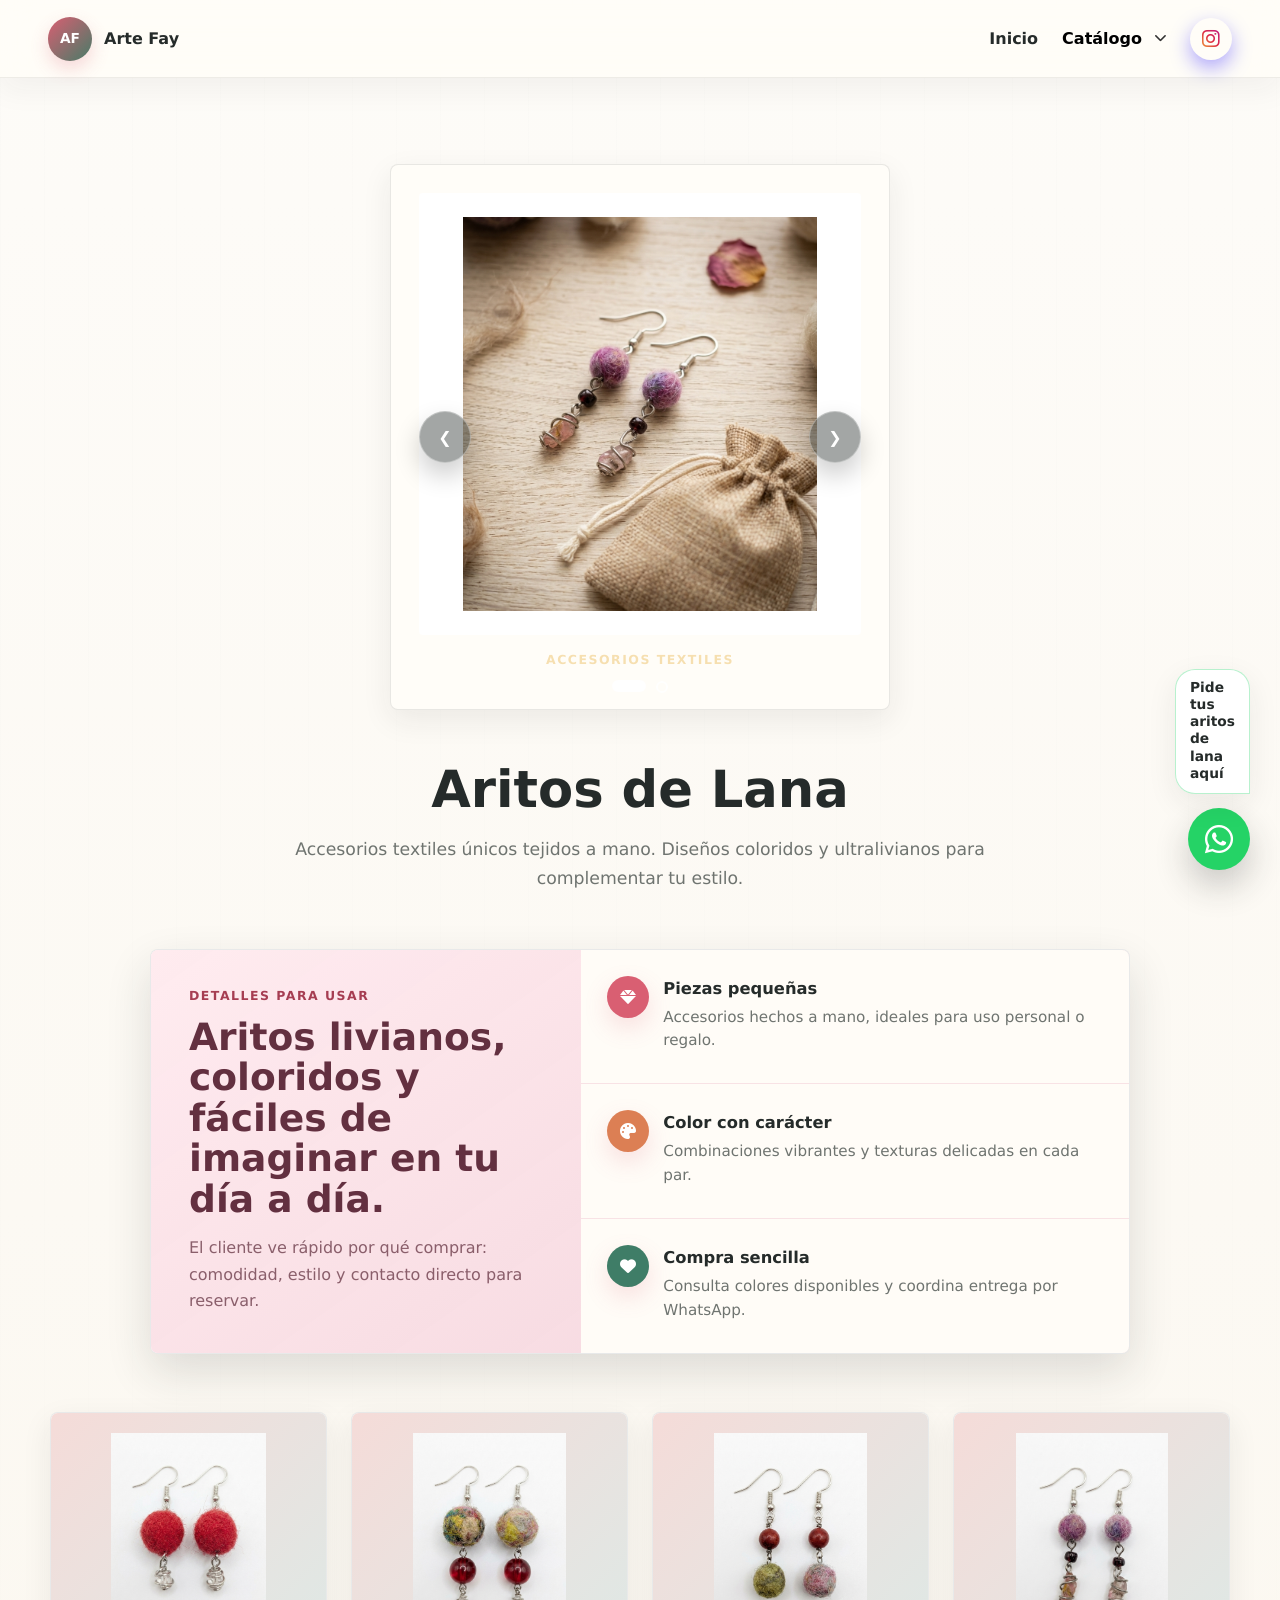
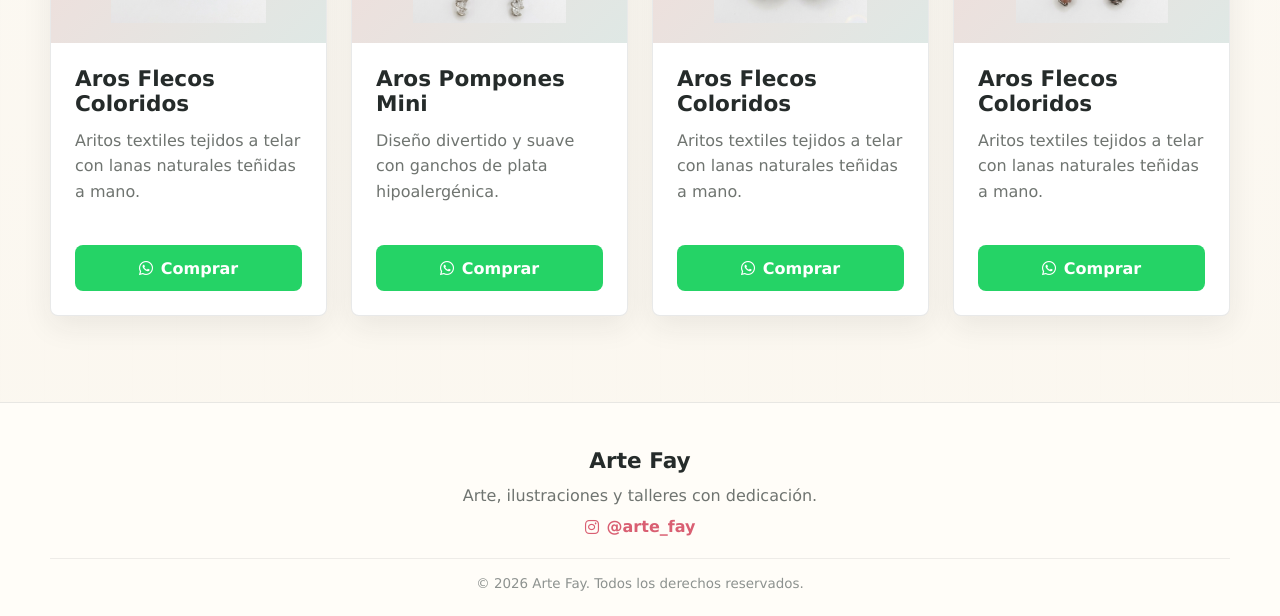
==== commit 1c1d1e90: "Corrigiendo ruta del CSS en las subpáginas" ====
--- a/Arte_Fay_Aritos.html
+++ b/Arte_Fay_Aritos.html
@@ -3,7 +3,7 @@
 <head>
     <meta charset="UTF-8">
     <meta name="viewport" content="width=device-width, initial-scale=1.0">
-    <link rel="stylesheet" href="../Artcss.css">   
+    <link rel="stylesheet" href="Artcss.css">   
     <link rel="stylesheet" href="https://cdnjs.cloudflare.com/ajax/libs/font-awesome/6.0.0/css/all.min.css">
     <title>Aritos de Lana - Arte Fay</title>   
 </head>
@@ -11,12 +11,12 @@
 
     <!-- Barra de Navegación -->
     <header class="barra-navegacion">
-        <a class="logo" href="../index.html" aria-label="Ir al inicio de Arte Fay">
+        <a class="logo" href="index.html" aria-label="Ir al inicio de Arte Fay">
             <span class="logo-mark" aria-hidden="true">AF</span>
             <span>Arte Fay</span>
         </a>
         <nav class="menu" aria-label="Navegación principal">
-            <a href="../index.html">Inicio</a>
+            <a href="index.html">Inicio</a>
             <div class="dropdown">
                 <button class="dropdown-toggle" type="button" aria-expanded="false">
                     Catálogo <i class="fas fa-chevron-down" aria-hidden="true"></i>
@@ -41,8 +41,8 @@
                 <div class="carrusel-ventana">
                     <div class="carrusel-pista">
                         <article class="carrusel-slide is-active">
-                            <button class="carrusel-boton-imagen" type="button" data-lightbox-src="../assets/categoria-aritos.png" data-lightbox-title="Aritos de lana" data-lightbox-alt="Aritos textiles Arte Fay">
-                                <img class="imagen-responsiva carrusel-imagen" src="../WebMadre_2.6/Arito_1.png" alt="Aritos textiles Arte Fay">
+                            <button class="carrusel-boton-imagen" type="button" data-lightbox-src="assets/categoria-aritos.png" data-lightbox-title="Aritos de lana" data-lightbox-alt="Aritos textiles Arte Fay">
+                                <img class="imagen-responsiva carrusel-imagen" src="WebMadre_2.6/Arito_1.png" alt="Aritos textiles Arte Fay">
                             </button>
                             <div class="carrusel-contenido">
                                 <span class="seccion-etiqueta">Accesorios textiles</span>
@@ -50,8 +50,8 @@
                         </article>
 
                         <article class="carrusel-slide">
-                            <button class="carrusel-boton-imagen" type="button" data-lightbox-src="../assets/hero-inicio.png" data-lightbox-title="Hecho a mano" data-lightbox-alt="Detalles hechos a mano Arte Fay">
-                                <img class="imagen-responsiva carrusel-imagen" src="../WebMadre_2.6/Portada_2.png" alt="Detalles hechos a mano Arte Fay">
+                            <button class="carrusel-boton-imagen" type="button" data-lightbox-src="assets/hero-inicio.png" data-lightbox-title="Hecho a mano" data-lightbox-alt="Detalles hechos a mano Arte Fay">
+                                <img class="imagen-responsiva carrusel-imagen" src="WebMadre_2.6/Portada_2.png" alt="Detalles hechos a mano Arte Fay">
                             </button>
                             <div class="carrusel-contenido">
                                 <span class="seccion-etiqueta">Color para regalar</span>
@@ -59,8 +59,8 @@
                         </article> 
 
                         <!--<article class="carrusel-slide">
-                            <button class="carrusel-boton-imagen" type="button" data-lightbox-src="../assets/categoria-aritos.png" data-lightbox-title="Livianos y coloridos" data-lightbox-alt="Detalle de accesorios textiles Arte Fay">
-                                <img class="imagen-responsiva carrusel-imagen" src="../WebMadre_2.6/Aritos_3.png" alt="Detalle de accesorios textiles Arte Fay">
+                            <button class="carrusel-boton-imagen" type="button" data-lightbox-src="assets/categoria-aritos.png" data-lightbox-title="Livianos y coloridos" data-lightbox-alt="Detalle de accesorios textiles Arte Fay">
+                                <img class="imagen-responsiva carrusel-imagen" src="WebMadre_2.6/Aritos_3.png" alt="Detalle de accesorios textiles Arte Fay">
                             </button>
                             <div class="carrusel-contenido">
                                 <span class="seccion-etiqueta">Compra directa</span>
@@ -106,7 +106,7 @@
             <!-- Producto 1 -->
             <div class="tarjeta-producto">
                 <div class="producto-imagen">
-                    <img src="../WebMadre_2.6/Aritos_2.png" alt="Aros de Lana Modelo 1">
+                    <img src="WebMadre_2.6/Aritos_2.png" alt="Aros de Lana Modelo 1">
                 </div>
                 <div class="producto-info">
                     <h3>Aros Flecos Coloridos</h3>
@@ -121,7 +121,7 @@
             <!-- Producto 2 -->
             <div class="tarjeta-producto">
                 <div class="producto-imagen">
-                    <img src="../WebMadre_2.6/Aritos_3.png" alt="Aros de Lana Modelo 2">
+                    <img src="WebMadre_2.6/Aritos_3.png" alt="Aros de Lana Modelo 2">
                 </div>
                 <div class="producto-info">
                     <h3>Aros Pompones Mini</h3>
@@ -135,7 +135,7 @@
 
                         <div class="tarjeta-producto">
                 <div class="producto-imagen">
-                    <img src="../WebMadre_2.6/Aritos_4.png" alt="Aros de Lana Modelo 1">
+                    <img src="WebMadre_2.6/Aritos_4.png" alt="Aros de Lana Modelo 1">
                 </div>
                 <div class="producto-info">
                     <h3>Aros Flecos Coloridos</h3>
@@ -149,7 +149,7 @@
 
                         <div class="tarjeta-producto">
                 <div class="producto-imagen">
-                    <img src="../WebMadre_2.6/Aritos_5.png" alt="Aros de Lana Modelo 1">
+                    <img src="WebMadre_2.6/Aritos_5.png" alt="Aros de Lana Modelo 1">
                 </div>
                 <div class="producto-info">
                     <h3>Aros Flecos Coloridos</h3>
@@ -190,7 +190,7 @@
         <!-- Pie de Página (Footer) Simplificado -->
     <footer class="pie-pagina">
         <div class="footer-contenido">
-            <a class="footer-logo" href="../index.html">Arte Fay</a>
+            <a class="footer-logo" href="index.html">Arte Fay</a>
             <p class="footer-frase">Arte, ilustraciones y talleres con dedicación.</p>
             <a class="footer-instagram" href="https://www.instagram.com/arte_fay/" target="_blank" rel="noopener noreferrer">
                 <i class="fab fa-instagram" aria-hidden="true"></i> @arte_fay
@@ -202,6 +202,6 @@
     </footer>
 
 
-    <script src="../Art.js"></script>
+    <script src="Art.js"></script>
 </body>
 </html>
